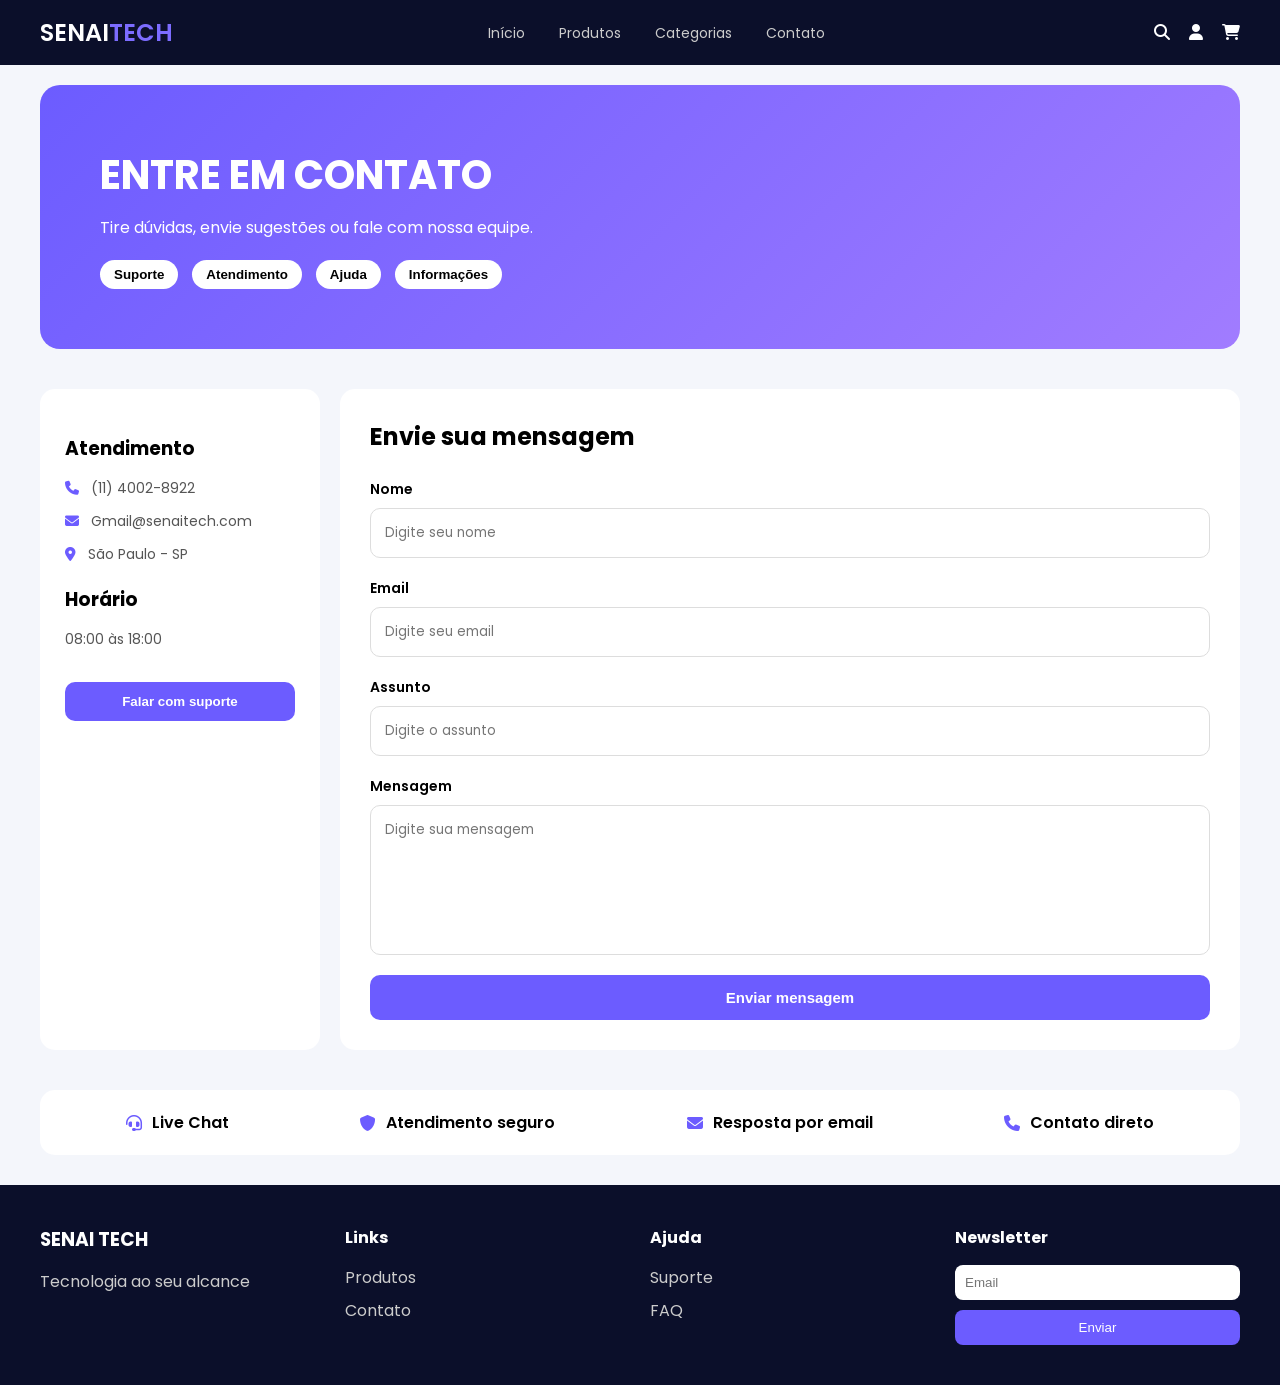
==== arthur.html @ 4598d2cc "Add files via upload" ====
<!DOCTYPE html>
<html lang="pt-BR">
<head>
<meta charset="UTF-8">
<meta name="viewport" content="width=device-width, initial-scale=1.0">

<title>Contato - SENAI Tech Store</title>

<link rel="stylesheet" href="arthur.css">

<!-- FONTES -->
<link href="https://fonts.googleapis.com/css2?family=Poppins:wght@300;400;600&display=swap" rel="stylesheet">

<!-- ÍCONES -->
<link rel="stylesheet" href="https://cdnjs.cloudflare.com/ajax/libs/font-awesome/6.5.0/css/all.min.css">

</head>
<body>

<!-- HEADER -->
<header class="header">

    <div class="logo">
        SENAI<span>TECH</span>
    </div>

    <nav class="menu">
        <a href="#">Início</a>
        <a href="#">Produtos</a>
        <a href="#">Categorias</a>
        <a href="#">Contato</a>
    </nav>

    <div class="icons">
        <i class="fa fa-search"></i>
        <i class="fa fa-user"></i>
        <i class="fa fa-shopping-cart"></i>
    </div>

</header>

<!-- BANNER -->
<section class="banner">

    <div class="banner-text">
        <h2>ENTRE EM CONTATO</h2>

        <p>
            Tire dúvidas, envie sugestões ou fale com nossa equipe.
        </p>

        <div class="tags">
            <button>Suporte</button>
            <button>Atendimento</button>
            <button>Ajuda</button>
            <button>Informações</button>
        </div>
    </div>

</section>

<!-- CONTEÚDO -->
<main>

<!-- SIDEBAR -->
<aside class="sidebar">

<h3>Atendimento</h3>

<ul>
<li><i class="fa fa-phone"></i> (11) 4002-8922</li>
<li><i class="fa fa-envelope"></i> Gmail@senaitech.com</li>
<li><i class="fa fa-location-dot"></i> São Paulo - SP</li>
</ul>

<h3>Horário</h3>

<ul>
<li>08:00 às 18:00</li>
</ul>

<button class="btn">Falar com suporte</button>

</aside>

<!-- FORMULÁRIO -->
<section class="contact">

<h2>Envie sua mensagem</h2>

<form>

<div class="input-box">
<label>Nome</label>
<input type="text" placeholder="Digite seu nome">
</div>

<div class="input-box">
<label>Email</label>
<input type="email" placeholder="Digite seu email">
</div>

<div class="input-box">
<label>Assunto</label>
<input type="text" placeholder="Digite o assunto">
</div>

<div class="input-box">
<label>Mensagem</label>
<textarea placeholder="Digite sua mensagem"></textarea>
</div>

<button type="submit" class="send">
Enviar mensagem
</button>

</form>

</section>

</main>

<!-- BENEFÍCIOS -->
<section class="benefits">

<div>
<i class="fa fa-headset"></i>
Live Chat
</div>

<div>
<i class="fa fa-shield"></i>
Atendimento seguro
</div>

<div>
<i class="fa fa-envelope"></i>
Resposta por email
</div>

<div>
<i class="fa fa-phone"></i>
Contato direto
</div>

</section>

<!-- FOOTER -->
<footer class="footer">

<div>
<h3>SENAI TECH</h3>
<p>Tecnologia ao seu alcance</p>
</div>

<div>
<h4>Links</h4>
<p>Produtos</p>
<p>Contato</p>
</div>

<div>
<h4>Ajuda</h4>
<p>Suporte</p>
<p>FAQ</p>
</div>

<div>
<h4>Newsletter</h4>
<input type="text" placeholder="Email">
<button>Enviar</button>
</div>

</footer>

</body>
</html>
---- arthur.css ----
*{
margin:0;
padding:0;
box-sizing:border-box;
}

body{
font-family:'Poppins',sans-serif;
background:#f4f6fb;
}

/* HEADER */
.header{
display:flex;
justify-content:space-between;
align-items:center;
padding:15px 40px;
background:#0b0f2a;
color:white;
}

.logo{
font-size:24px;
font-weight:600;
}

.logo span{
color:#7c6cff;
}

.menu a{
margin:0 15px;
color:#ccc;
text-decoration:none;
font-size:14px;
transition:.3s;
}

.menu a:hover{
color:white;
}

.icons i{
margin-left:15px;
cursor:pointer;
}

/* BANNER */
.banner{
margin:20px 40px;
padding:60px;
border-radius:20px;
background:linear-gradient(135deg,#6c5cff,#a17cff);
color:white;
}

.banner h2{
font-size:40px;
margin-bottom:10px;
}

.banner p{
margin-bottom:20px;
}

.tags button{
margin-right:10px;
padding:7px 14px;
border:none;
border-radius:20px;
background:white;
cursor:pointer;
font-weight:600;
}

/* MAIN */
main{
display:flex;
gap:20px;
padding:20px 40px;
}

/* SIDEBAR */
.sidebar{
width:280px;
background:white;
padding:25px;
border-radius:15px;
}

.sidebar h3{
margin-bottom:15px;
margin-top:20px;
}

.sidebar ul{
list-style:none;
}

.sidebar li{
margin-bottom:12px;
font-size:14px;
color:#555;
}

.sidebar i{
color:#6c5cff;
margin-right:8px;
}

.btn{
margin-top:20px;
width:100%;
padding:12px;
border:none;
border-radius:10px;
background:#6c5cff;
color:white;
cursor:pointer;
font-weight:600;
}

/* FORMULÁRIO */
.contact{
flex:1;
background:white;
padding:30px;
border-radius:15px;
}

.contact h2{
margin-bottom:25px;
}

.input-box{
display:flex;
flex-direction:column;
margin-bottom:20px;
}

.input-box label{
margin-bottom:8px;
font-size:14px;
font-weight:600;
}

.input-box input,
.input-box textarea{
padding:14px;
border:1px solid #ddd;
border-radius:10px;
outline:none;
font-family:'Poppins',sans-serif;
}

.input-box textarea{
height:150px;
resize:none;
}

.input-box input:focus,
.input-box textarea:focus{
border-color:#6c5cff;
}

.send{
padding:14px;
width:100%;
border:none;
border-radius:10px;
background:#6c5cff;
color:white;
font-size:15px;
font-weight:600;
cursor:pointer;
transition:.3s;
}

.send:hover{
background:#5848e5;
}

/* BENEFITS */
.benefits{
display:flex;
justify-content:space-around;
margin:20px 40px;
background:white;
padding:20px;
border-radius:15px;
}

.benefits div{
display:flex;
align-items:center;
gap:10px;
font-weight:600;
}

.benefits i{
color:#6c5cff;
}

/* FOOTER */
.footer{
background:#0b0f2a;
color:white;
display:grid;
grid-template-columns:repeat(4,1fr);
padding:40px;
margin-top:30px;
gap:20px;
}

.footer h4,
.footer h3{
margin-bottom:15px;
}

.footer p{
margin-bottom:8px;
color:#ccc;
}

.footer input{
padding:10px;
width:100%;
border:none;
border-radius:8px;
margin-bottom:10px;
}

.footer button{
padding:10px;
width:100%;
border:none;
border-radius:8px;
background:#6c5cff;
color:white;
cursor:pointer;
}

/* RESPONSIVO */
@media(max-width:900px){

main{
flex-direction:column;
}

.sidebar{
width:100%;
}

.footer{
grid-template-columns:repeat(2,1fr);
}

}

@media(max-width:600px){

.header{
flex-direction:column;
gap:10px;
}

.menu{
display:flex;
flex-wrap:wrap;
justify-content:center;
}

.banner{
padding:40px 25px;
}

.banner h2{
font-size:28px;
}

.footer{
grid-template-columns:1fr;
}

.benefits{
flex-direction:column;
gap:20px;
}

}

::selection{
background:#7c6cff;
color:white;
}
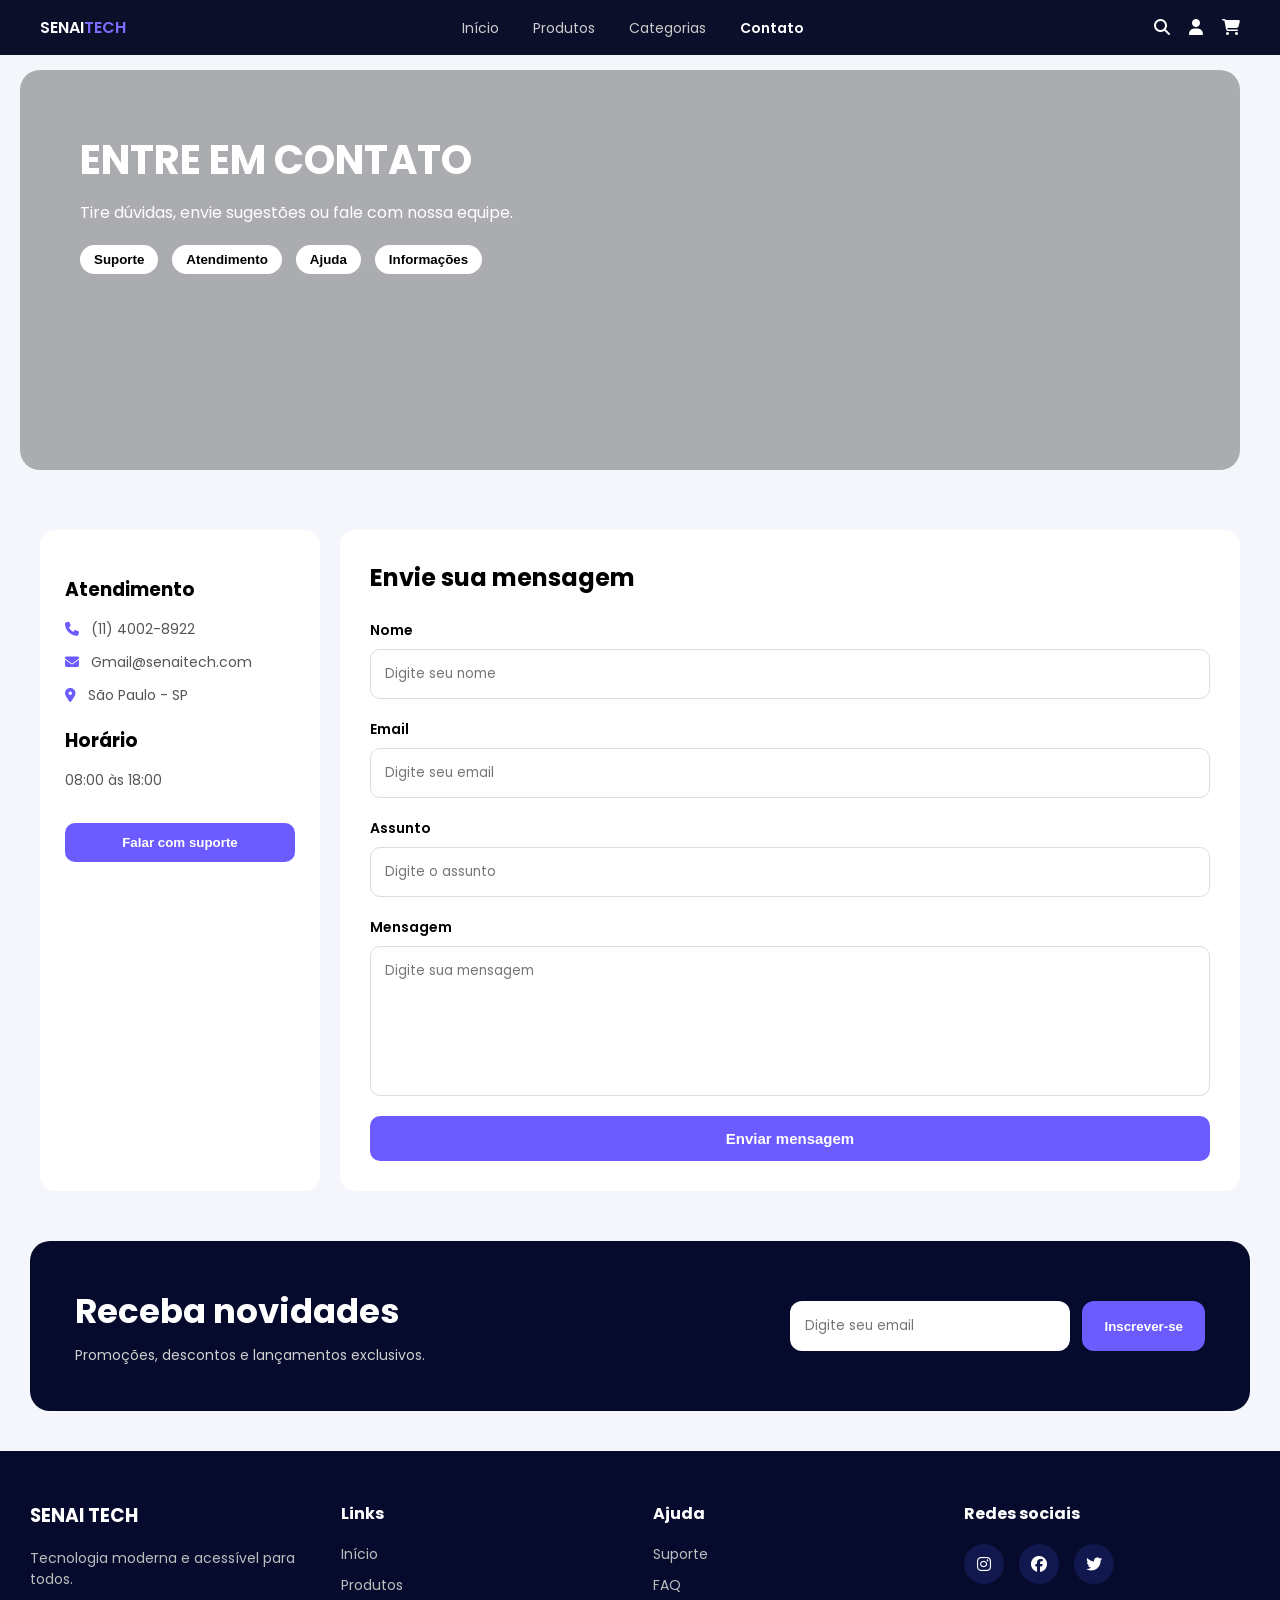
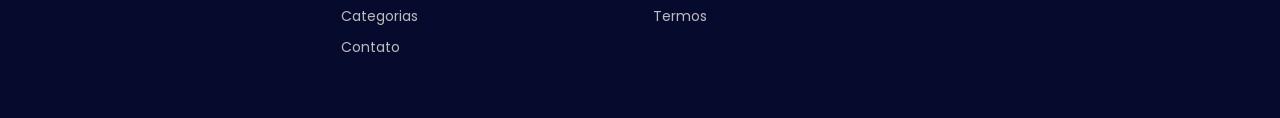
==== commit 3f927b53: "refatoração" ====
--- a/arthur.html
+++ b/arthur.html
@@ -1,177 +1,160 @@
-<!DOCTYPE html>
+<!doctype html>
 <html lang="pt-BR">
-<head>
-<meta charset="UTF-8">
-<meta name="viewport" content="width=device-width, initial-scale=1.0">
+  <head>
+    <meta charset="UTF-8" />
+    <meta name="viewport" content="width=device-width, initial-scale=1.0" />
 
-<title>Contato - SENAI Tech Store</title>
+    <title>Contato - SENAI Tech Store</title>
 
-<link rel="stylesheet" href="arthur.css">
+    <link rel="stylesheet" href="arthur.css" />
 
-<!-- FONTES -->
-<link href="https://fonts.googleapis.com/css2?family=Poppins:wght@300;400;600&display=swap" rel="stylesheet">
+    <!-- FONTES -->
+    <link
+      href="https://fonts.googleapis.com/css2?family=Poppins:wght@300;400;600&display=swap"
+      rel="stylesheet"
+    />
 
-<!-- ÍCONES -->
-<link rel="stylesheet" href="https://cdnjs.cloudflare.com/ajax/libs/font-awesome/6.5.0/css/all.min.css">
+    <!-- ÍCONES -->
+    <link
+      rel="stylesheet"
+      href="https://cdnjs.cloudflare.com/ajax/libs/font-awesome/6.5.0/css/all.min.css"
+    />
+  </head>
+  <body>
+    <!-- HEADER -->
+    <header class="header">
+      <div class="logo">SENAI<span>TECH</span></div>
 
-</head>
-<body>
+      <nav class="menu">
+        <a href="welig.html">Início</a>
+        <a href="#">Produtos</a>
+        <a href="index.html">Categorias</a>
+        <a href="arthur.html" class="active">Contato</a>
+      </nav>
 
-<!-- HEADER -->
-<header class="header">
-
-    <div class="logo">
-        SENAI<span>TECH</span>
-    </div>
-
-    <nav class="menu">
-        <a href="#">Início</a>
-        <a href="#">Produtos</a>
-        <a href="#">Categorias</a>
-        <a href="#">Contato</a>
-    </nav>
-
-    <div class="icons">
+      <div class="icons">
         <i class="fa fa-search"></i>
         <i class="fa fa-user"></i>
         <i class="fa fa-shopping-cart"></i>
-    </div>
+      </div>
+    </header>
 
-</header>
-
-<!-- BANNER -->
-<section class="banner">
-
-    <div class="banner-text">
+    <!-- BANNER -->
+    <section class="banner">
+      <div class="banner-text">
         <h2>ENTRE EM CONTATO</h2>
 
-        <p>
-            Tire dúvidas, envie sugestões ou fale com nossa equipe.
-        </p>
+        <p>Tire dúvidas, envie sugestões ou fale com nossa equipe.</p>
 
         <div class="tags">
-            <button>Suporte</button>
-            <button>Atendimento</button>
-            <button>Ajuda</button>
-            <button>Informações</button>
+          <button>Suporte</button>
+          <button>Atendimento</button>
+          <button>Ajuda</button>
+          <button>Informações</button>
         </div>
-    </div>
+      </div>
+    </section>
 
-</section>
+    <!-- CONTEÚDO -->
+    <main>
+      <!-- SIDEBAR -->
+      <aside class="sidebar">
+        <h3>Atendimento</h3>
 
-<!-- CONTEÚDO -->
-<main>
+        <ul>
+          <li><i class="fa fa-phone"></i> (11) 4002-8922</li>
+          <li><i class="fa fa-envelope"></i> Gmail@senaitech.com</li>
+          <li><i class="fa fa-location-dot"></i> São Paulo - SP</li>
+        </ul>
 
-<!-- SIDEBAR -->
-<aside class="sidebar">
+        <h3>Horário</h3>
 
-<h3>Atendimento</h3>
+        <ul>
+          <li>08:00 às 18:00</li>
+        </ul>
 
-<ul>
-<li><i class="fa fa-phone"></i> (11) 4002-8922</li>
-<li><i class="fa fa-envelope"></i> Gmail@senaitech.com</li>
-<li><i class="fa fa-location-dot"></i> São Paulo - SP</li>
-</ul>
+        <button class="btn">Falar com suporte</button>
+      </aside>
 
-<h3>Horário</h3>
+      <!-- FORMULÁRIO -->
+      <section class="contact">
+        <h2>Envie sua mensagem</h2>
 
-<ul>
-<li>08:00 às 18:00</li>
-</ul>
+        <form>
+          <div class="input-box">
+            <label>Nome</label>
+            <input type="text" placeholder="Digite seu nome" />
+          </div>
 
-<button class="btn">Falar com suporte</button>
+          <div class="input-box">
+            <label>Email</label>
+            <input type="email" placeholder="Digite seu email" />
+          </div>
 
-</aside>
+          <div class="input-box">
+            <label>Assunto</label>
+            <input type="text" placeholder="Digite o assunto" />
+          </div>
 
-<!-- FORMULÁRIO -->
-<section class="contact">
+          <div class="input-box">
+            <label>Mensagem</label>
+            <textarea placeholder="Digite sua mensagem"></textarea>
+          </div>
 
-<h2>Envie sua mensagem</h2>
+          <button type="submit" class="send">Enviar mensagem</button>
+        </form>
+      </section>
+    </main>
 
-<form>
+    <!-- NEWSLETTER -->
+    <section class="newsletter">
+      <div class="newsletter-text">
+        <h2>Receba novidades</h2>
 
-<div class="input-box">
-<label>Nome</label>
-<input type="text" placeholder="Digite seu nome">
-</div>
+        <p>Promoções, descontos e lançamentos exclusivos.</p>
+      </div>
 
-<div class="input-box">
-<label>Email</label>
-<input type="email" placeholder="Digite seu email">
-</div>
+      <div class="newsletter-form">
+        <input type="email" placeholder="Digite seu email" />
 
-<div class="input-box">
-<label>Assunto</label>
-<input type="text" placeholder="Digite o assunto">
-</div>
+        <button>Inscrever-se</button>
+      </div>
+    </section>
 
-<div class="input-box">
-<label>Mensagem</label>
-<textarea placeholder="Digite sua mensagem"></textarea>
-</div>
+    <!-- FOOTER -->
+    <footer class="footer">
+      <div>
+        <h3>SENAI TECH</h3>
 
-<button type="submit" class="send">
-Enviar mensagem
-</button>
+        <p>Tecnologia moderna e acessível para todos.</p>
+      </div>
 
-</form>
+      <div>
+        <h4>Links</h4>
 
-</section>
+        <p>Início</p>
+        <p>Produtos</p>
+        <p>Categorias</p>
+        <p>Contato</p>
+      </div>
 
-</main>
+      <div>
+        <h4>Ajuda</h4>
 
-<!-- BENEFÍCIOS -->
-<section class="benefits">
+        <p>Suporte</p>
+        <p>FAQ</p>
+        <p>Termos</p>
+      </div>
 
-<div>
-<i class="fa fa-headset"></i>
-Live Chat
-</div>
+      <div>
+        <h4>Redes sociais</h4>
 
-<div>
-<i class="fa fa-shield"></i>
-Atendimento seguro
-</div>
-
-<div>
-<i class="fa fa-envelope"></i>
-Resposta por email
-</div>
-
-<div>
-<i class="fa fa-phone"></i>
-Contato direto
-</div>
-
-</section>
-
-<!-- FOOTER -->
-<footer class="footer">
-
-<div>
-<h3>SENAI TECH</h3>
-<p>Tecnologia ao seu alcance</p>
-</div>
-
-<div>
-<h4>Links</h4>
-<p>Produtos</p>
-<p>Contato</p>
-</div>
-
-<div>
-<h4>Ajuda</h4>
-<p>Suporte</p>
-<p>FAQ</p>
-</div>
-
-<div>
-<h4>Newsletter</h4>
-<input type="text" placeholder="Email">
-<button>Enviar</button>
-</div>
-
-</footer>
-
-</body>
-</html>+        <div class="social">
+          <i class="fab fa-instagram"></i>
+          <i class="fab fa-facebook"></i>
+          <i class="fab fa-twitter"></i>
+        </div>
+      </div>
+    </footer>
+  </body>
+</html>
--- a/arthur.css
+++ b/arthur.css
@@ -1,295 +1,400 @@
-*{
-margin:0;
-padding:0;
-box-sizing:border-box;
-}
-
-body{
-font-family:'Poppins',sans-serif;
-background:#f4f6fb;
+* {
+  margin: 0;
+  padding: 0;
+  box-sizing: border-box;
+}
+
+body {
+  font-family: "Poppins", sans-serif;
+  background: #f4f6fb;
 }
 
 /* HEADER */
-.header{
-display:flex;
-justify-content:space-between;
-align-items:center;
-padding:15px 40px;
-background:#0b0f2a;
-color:white;
-}
-
-.logo{
-font-size:24px;
-font-weight:600;
-}
-
-.logo span{
-color:#7c6cff;
-}
-
-.menu a{
-margin:0 15px;
-color:#ccc;
-text-decoration:none;
-font-size:14px;
-transition:.3s;
-}
-
-.menu a:hover{
-color:white;
-}
-
-.icons i{
-margin-left:15px;
-cursor:pointer;
+.header {
+  display: flex;
+  justify-content: space-between;
+  align-items: center;
+  padding: 15px 40px;
+  background: #0b0f2a;
+  color: white;
+  position: fixed;
+  z-index: 1000;
+  top: 0;
+  width: 100%;
+}
+
+.logo {
+  font-size: 16px;
+  font-weight: 600;
+}
+
+.logo span {
+  color: #7c6cff;
+}
+
+.menu a {
+  margin: 0 15px;
+  color: #ccc;
+  text-decoration: none;
+  font-size: 14px;
+  transition: 0.3s;
+}
+
+.menu a:hover,
+.menu a.active {
+  color: white;
+}
+
+.menu a.active {
+  font-weight: 600;
+}
+
+.icons i {
+  margin-left: 15px;
+  cursor: pointer;
 }
 
 /* BANNER */
-.banner{
-margin:20px 40px;
-padding:60px;
-border-radius:20px;
-background:linear-gradient(135deg,#6c5cff,#a17cff);
-color:white;
-}
-
-.banner h2{
-font-size:40px;
-margin-bottom:10px;
-}
-
-.banner p{
-margin-bottom:20px;
-}
-
-.tags button{
-margin-right:10px;
-padding:7px 14px;
-border:none;
-border-radius:20px;
-background:white;
-cursor:pointer;
-font-weight:600;
+.banner {
+  margin: 70px 40px 40px 20px;
+  padding: 60px;
+  border-radius: 20px;
+  background-image:
+    linear-gradient(rgba(0, 0, 0, 0.3), rgba(0, 0, 0, 0.3)), url("tel.jpg");
+  background-size: cover;
+  background-position: center bottom;
+  background-repeat: no-repeat;
+  color: white;
+  min-height: 400px;
+}
+
+.banner h2 {
+  font-size: 40px;
+  margin-bottom: 10px;
+}
+
+.banner p {
+  margin-bottom: 20px;
+}
+
+.tags button {
+  margin-right: 10px;
+  padding: 7px 14px;
+  border: none;
+  border-radius: 20px;
+  background: white;
+  cursor: pointer;
+  font-weight: 600;
+}
+
+.tags button.tag-logo {
+  padding: 6px 12px;
+  display: inline-flex;
+  align-items: center;
+  justify-content: center;
+}
+
+.tags button.tag-logo svg {
+  height: 26px;
+  width: auto;
+  display: block;
 }
 
 /* MAIN */
-main{
-display:flex;
-gap:20px;
-padding:20px 40px;
+main {
+  display: flex;
+  gap: 20px;
+  padding: 20px 40px;
 }
 
 /* SIDEBAR */
-.sidebar{
-width:280px;
-background:white;
-padding:25px;
-border-radius:15px;
-}
-
-.sidebar h3{
-margin-bottom:15px;
-margin-top:20px;
-}
-
-.sidebar ul{
-list-style:none;
-}
-
-.sidebar li{
-margin-bottom:12px;
-font-size:14px;
-color:#555;
-}
-
-.sidebar i{
-color:#6c5cff;
-margin-right:8px;
-}
-
-.btn{
-margin-top:20px;
-width:100%;
-padding:12px;
-border:none;
-border-radius:10px;
-background:#6c5cff;
-color:white;
-cursor:pointer;
-font-weight:600;
+.sidebar {
+  width: 280px;
+  background: white;
+  padding: 25px;
+  border-radius: 15px;
+}
+
+.sidebar h3 {
+  margin-bottom: 15px;
+  margin-top: 20px;
+}
+
+.sidebar ul {
+  list-style: none;
+}
+
+.sidebar li {
+  margin-bottom: 12px;
+  font-size: 14px;
+  color: #555;
+}
+
+.sidebar i {
+  color: #6c5cff;
+  margin-right: 8px;
+}
+
+.btn {
+  margin-top: 20px;
+  width: 100%;
+  padding: 12px;
+  border: none;
+  border-radius: 10px;
+  background: #6c5cff;
+  color: white;
+  cursor: pointer;
+  font-weight: 600;
 }
 
 /* FORMULÁRIO */
-.contact{
-flex:1;
-background:white;
-padding:30px;
-border-radius:15px;
-}
-
-.contact h2{
-margin-bottom:25px;
-}
-
-.input-box{
-display:flex;
-flex-direction:column;
-margin-bottom:20px;
-}
-
-.input-box label{
-margin-bottom:8px;
-font-size:14px;
-font-weight:600;
+.contact {
+  flex: 1;
+  background: white;
+  padding: 30px;
+  border-radius: 15px;
+}
+
+.contact h2 {
+  margin-bottom: 25px;
+}
+
+.input-box {
+  display: flex;
+  flex-direction: column;
+  margin-bottom: 20px;
+}
+
+.input-box label {
+  margin-bottom: 8px;
+  font-size: 14px;
+  font-weight: 600;
 }
 
 .input-box input,
-.input-box textarea{
-padding:14px;
-border:1px solid #ddd;
-border-radius:10px;
-outline:none;
-font-family:'Poppins',sans-serif;
-}
-
-.input-box textarea{
-height:150px;
-resize:none;
+.input-box textarea {
+  padding: 14px;
+  border: 1px solid #ddd;
+  border-radius: 10px;
+  outline: none;
+  font-family: "Poppins", sans-serif;
+}
+
+.input-box textarea {
+  height: 150px;
+  resize: none;
 }
 
 .input-box input:focus,
-.input-box textarea:focus{
-border-color:#6c5cff;
-}
-
-.send{
-padding:14px;
-width:100%;
-border:none;
-border-radius:10px;
-background:#6c5cff;
-color:white;
-font-size:15px;
-font-weight:600;
-cursor:pointer;
-transition:.3s;
-}
-
-.send:hover{
-background:#5848e5;
+.input-box textarea:focus {
+  border-color: #6c5cff;
+}
+
+.send {
+  padding: 14px;
+  width: 100%;
+  border: none;
+  border-radius: 10px;
+  background: #6c5cff;
+  color: white;
+  font-size: 15px;
+  font-weight: 600;
+  cursor: pointer;
+  transition: 0.3s;
+}
+
+.send:hover {
+  background: #5848e5;
 }
 
 /* BENEFITS */
-.benefits{
-display:flex;
-justify-content:space-around;
-margin:20px 40px;
-background:white;
-padding:20px;
-border-radius:15px;
-}
-
-.benefits div{
-display:flex;
-align-items:center;
-gap:10px;
-font-weight:600;
-}
-
-.benefits i{
-color:#6c5cff;
+.benefits {
+  display: flex;
+  justify-content: space-around;
+  margin: 20px 40px;
+  background: white;
+  padding: 20px;
+  border-radius: 15px;
+}
+
+.benefits div {
+  display: flex;
+  align-items: center;
+  gap: 10px;
+  font-weight: 600;
+}
+
+.benefits i {
+  color: #6c5cff;
+}
+
+/* NEWSLETTER */
+
+.newsletter {
+  margin: 30px;
+  background: #060b2d;
+  padding: 45px;
+  border-radius: 20px;
+  display: flex;
+  justify-content: space-between;
+  align-items: center;
+}
+
+.newsletter h2 {
+  font-size: 34px;
+  color: white;
+  margin-bottom: 8px;
+}
+
+.newsletter p {
+  color: #cfcfcf;
+  font-size: 14px;
+}
+
+.newsletter-form {
+  display: flex;
+  gap: 12px;
+}
+
+.newsletter-form input {
+  width: 280px;
+  padding: 15px;
+  border: none;
+  outline: none;
+  border-radius: 12px;
+  font-family: "Poppins", sans-serif;
+}
+
+.newsletter-form button {
+  padding: 15px 22px;
+  border: none;
+  border-radius: 12px;
+  background: #6c5cff;
+  color: white;
+  font-weight: 600;
+  cursor: pointer;
+  transition: 0.3s;
+}
+
+.newsletter-form button:hover {
+  background: #5848e5;
 }
 
 /* FOOTER */
-.footer{
-background:#0b0f2a;
-color:white;
-display:grid;
-grid-template-columns:repeat(4,1fr);
-padding:40px;
-margin-top:30px;
-gap:20px;
-}
-
-.footer h4,
-.footer h3{
-margin-bottom:15px;
-}
-
-.footer p{
-margin-bottom:8px;
-color:#ccc;
-}
-
-.footer input{
-padding:10px;
-width:100%;
-border:none;
-border-radius:8px;
-margin-bottom:10px;
-}
-
-.footer button{
-padding:10px;
-width:100%;
-border:none;
-border-radius:8px;
-background:#6c5cff;
-color:white;
-cursor:pointer;
+
+.footer {
+  background: #060b2d;
+  padding: 50px 30px;
+  display: grid;
+  grid-template-columns: repeat(4, 1fr);
+  gap: 25px;
+  margin-top: 40px;
+}
+
+.footer h3,
+.footer h4 {
+  color: white;
+  margin-bottom: 18px;
+}
+
+.footer p {
+  color: #bdbdbd;
+  margin-bottom: 10px;
+  font-size: 14px;
+}
+
+.social {
+  display: flex;
+  gap: 15px;
+}
+
+.social i {
+  width: 40px;
+  height: 40px;
+  background: #10184d;
+  border-radius: 50%;
+  display: flex;
+  align-items: center;
+  justify-content: center;
+  color: white;
+  cursor: pointer;
+  transition: 0.3s;
+}
+
+.social i:hover {
+  background: #6c5cff;
 }
 
 /* RESPONSIVO */
-@media(max-width:900px){
-
-main{
-flex-direction:column;
-}
-
-.sidebar{
-width:100%;
-}
-
-.footer{
-grid-template-columns:repeat(2,1fr);
-}
-
-}
-
-@media(max-width:600px){
-
-.header{
-flex-direction:column;
-gap:10px;
-}
-
-.menu{
-display:flex;
-flex-wrap:wrap;
-justify-content:center;
-}
-
-.banner{
-padding:40px 25px;
-}
-
-.banner h2{
-font-size:28px;
-}
-
-.footer{
-grid-template-columns:1fr;
-}
-
-.benefits{
-flex-direction:column;
-gap:20px;
-}
-
-}
-
-::selection{
-background:#7c6cff;
-color:white;
-}+
+@media (max-width: 1100px) {
+  .newsletter {
+    flex-direction: column;
+    gap: 25px;
+    text-align: center;
+  }
+
+  .footer {
+    grid-template-columns: 1fr 1fr;
+  }
+}
+
+@media (max-width: 700px) {
+  .newsletter-form {
+    flex-direction: column;
+    width: 100%;
+  }
+
+  .newsletter-form input {
+    width: 100%;
+  }
+
+  .footer {
+    grid-template-columns: 1fr;
+  }
+}
+
+@media (max-width: 600px) {
+  .header {
+    flex-direction: column;
+    gap: 10px;
+  }
+
+  .menu {
+    display: flex;
+    flex-wrap: wrap;
+    justify-content: center;
+  }
+
+  .banner {
+    padding: 40px 25px;
+  }
+
+  .banner h2 {
+    font: size 16px;
+  }
+
+  .footer {
+    grid-template-columns: 1fr;
+  }
+
+  .benefits {
+    flex-direction: column;
+    gap: 20px;
+  }
+}
+
+::selection {
+  background: #7c6cff;
+  color: white;
+}
+
+.footer a {
+  color: #ccc;
+  text-decoration: none;
+  transition: 0.3s;
+}
+
+.footer a:hover {
+  color: white;
+}
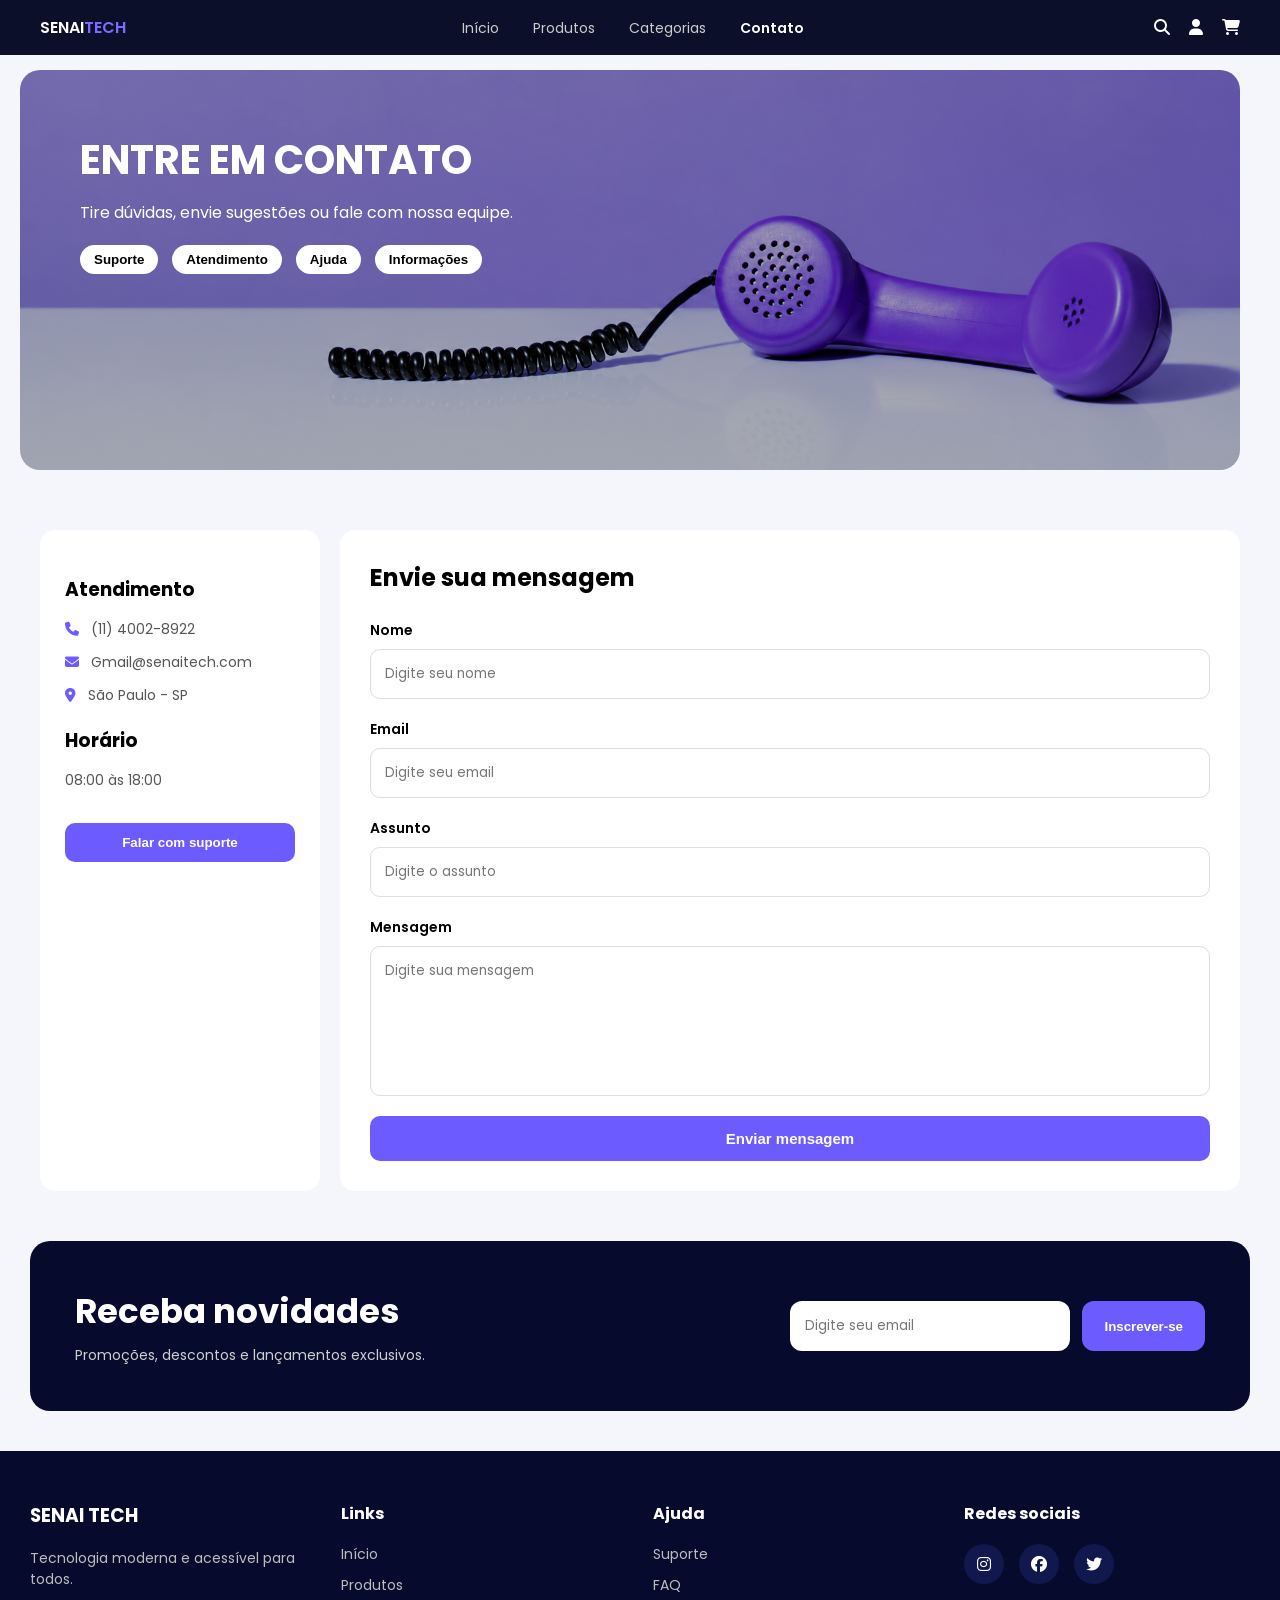
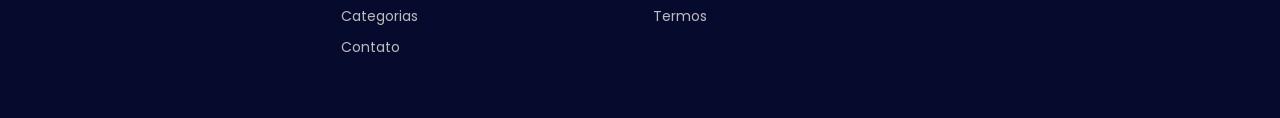
==== commit db5da9c1: "Corrige caminho da imagem de contato" ====
--- a/arthur.html
+++ b/arthur.html
@@ -1,160 +1,160 @@
-<!doctype html>
-<html lang="pt-BR">
-  <head>
-    <meta charset="UTF-8" />
-    <meta name="viewport" content="width=device-width, initial-scale=1.0" />
-
-    <title>Contato - SENAI Tech Store</title>
-
-    <link rel="stylesheet" href="arthur.css" />
-
-    <!-- FONTES -->
-    <link
-      href="https://fonts.googleapis.com/css2?family=Poppins:wght@300;400;600&display=swap"
-      rel="stylesheet"
-    />
-
-    <!-- ÍCONES -->
-    <link
-      rel="stylesheet"
-      href="https://cdnjs.cloudflare.com/ajax/libs/font-awesome/6.5.0/css/all.min.css"
-    />
-  </head>
-  <body>
-    <!-- HEADER -->
-    <header class="header">
-      <div class="logo">SENAI<span>TECH</span></div>
-
-      <nav class="menu">
-        <a href="welig.html">Início</a>
-        <a href="#">Produtos</a>
-        <a href="index.html">Categorias</a>
-        <a href="arthur.html" class="active">Contato</a>
-      </nav>
-
-      <div class="icons">
-        <i class="fa fa-search"></i>
-        <i class="fa fa-user"></i>
-        <i class="fa fa-shopping-cart"></i>
-      </div>
-    </header>
-
-    <!-- BANNER -->
-    <section class="banner">
-      <div class="banner-text">
-        <h2>ENTRE EM CONTATO</h2>
-
-        <p>Tire dúvidas, envie sugestões ou fale com nossa equipe.</p>
-
-        <div class="tags">
-          <button>Suporte</button>
-          <button>Atendimento</button>
-          <button>Ajuda</button>
-          <button>Informações</button>
-        </div>
-      </div>
-    </section>
-
-    <!-- CONTEÚDO -->
-    <main>
-      <!-- SIDEBAR -->
-      <aside class="sidebar">
-        <h3>Atendimento</h3>
-
-        <ul>
-          <li><i class="fa fa-phone"></i> (11) 4002-8922</li>
-          <li><i class="fa fa-envelope"></i> Gmail@senaitech.com</li>
-          <li><i class="fa fa-location-dot"></i> São Paulo - SP</li>
-        </ul>
-
-        <h3>Horário</h3>
-
-        <ul>
-          <li>08:00 às 18:00</li>
-        </ul>
-
-        <button class="btn">Falar com suporte</button>
-      </aside>
-
-      <!-- FORMULÁRIO -->
-      <section class="contact">
-        <h2>Envie sua mensagem</h2>
-
-        <form>
-          <div class="input-box">
-            <label>Nome</label>
-            <input type="text" placeholder="Digite seu nome" />
-          </div>
-
-          <div class="input-box">
-            <label>Email</label>
-            <input type="email" placeholder="Digite seu email" />
-          </div>
-
-          <div class="input-box">
-            <label>Assunto</label>
-            <input type="text" placeholder="Digite o assunto" />
-          </div>
-
-          <div class="input-box">
-            <label>Mensagem</label>
-            <textarea placeholder="Digite sua mensagem"></textarea>
-          </div>
-
-          <button type="submit" class="send">Enviar mensagem</button>
-        </form>
-      </section>
-    </main>
-
-    <!-- NEWSLETTER -->
-    <section class="newsletter">
-      <div class="newsletter-text">
-        <h2>Receba novidades</h2>
-
-        <p>Promoções, descontos e lançamentos exclusivos.</p>
-      </div>
-
-      <div class="newsletter-form">
-        <input type="email" placeholder="Digite seu email" />
-
-        <button>Inscrever-se</button>
-      </div>
-    </section>
-
-    <!-- FOOTER -->
-    <footer class="footer">
-      <div>
-        <h3>SENAI TECH</h3>
-
-        <p>Tecnologia moderna e acessível para todos.</p>
-      </div>
-
-      <div>
-        <h4>Links</h4>
-
-        <p>Início</p>
-        <p>Produtos</p>
-        <p>Categorias</p>
-        <p>Contato</p>
-      </div>
-
-      <div>
-        <h4>Ajuda</h4>
-
-        <p>Suporte</p>
-        <p>FAQ</p>
-        <p>Termos</p>
-      </div>
-
-      <div>
-        <h4>Redes sociais</h4>
-
-        <div class="social">
-          <i class="fab fa-instagram"></i>
-          <i class="fab fa-facebook"></i>
-          <i class="fab fa-twitter"></i>
-        </div>
-      </div>
-    </footer>
-  </body>
-</html>
+<!doctype html>
+<html lang="pt-BR">
+  <head>
+    <meta charset="UTF-8" />
+    <meta name="viewport" content="width=device-width, initial-scale=1.0" />
+
+    <title>Contato - SENAI Tech Store</title>
+
+    <link rel="stylesheet" href="arthur.css" />
+
+    <!-- FONTES -->
+    <link
+      href="https://fonts.googleapis.com/css2?family=Poppins:wght@300;400;600&display=swap"
+      rel="stylesheet"
+    />
+
+    <!-- ÍCONES -->
+    <link
+      rel="stylesheet"
+      href="https://cdnjs.cloudflare.com/ajax/libs/font-awesome/6.5.0/css/all.min.css"
+    />
+  </head>
+  <body>
+    <!-- HEADER -->
+    <header class="header">
+      <div class="logo">SENAI<span>TECH</span></div>
+
+      <nav class="menu">
+        <a href="welig.html">Início</a>
+        <a href="#">Produtos</a>
+        <a href="index.html">Categorias</a>
+        <a href="arthur.html" class="active">Contato</a>
+      </nav>
+
+      <div class="icons">
+        <i class="fa fa-search"></i>
+        <i class="fa fa-user"></i>
+        <i class="fa fa-shopping-cart"></i>
+      </div>
+    </header>
+
+    <!-- BANNER -->
+    <section class="banner">
+      <div class="banner-text">
+        <h2>ENTRE EM CONTATO</h2>
+
+        <p>Tire dúvidas, envie sugestões ou fale com nossa equipe.</p>
+
+        <div class="tags">
+          <button>Suporte</button>
+          <button>Atendimento</button>
+          <button>Ajuda</button>
+          <button>Informações</button>
+        </div>
+      </div>
+    </section>
+
+    <!-- CONTEÚDO -->
+    <main>
+      <!-- SIDEBAR -->
+      <aside class="sidebar">
+        <h3>Atendimento</h3>
+
+        <ul>
+          <li><i class="fa fa-phone"></i> (11) 4002-8922</li>
+          <li><i class="fa fa-envelope"></i> Gmail@senaitech.com</li>
+          <li><i class="fa fa-location-dot"></i> São Paulo - SP</li>
+        </ul>
+
+        <h3>Horário</h3>
+
+        <ul>
+          <li>08:00 às 18:00</li>
+        </ul>
+
+        <button class="btn">Falar com suporte</button>
+      </aside>
+
+      <!-- FORMULÁRIO -->
+      <section class="contact">
+        <h2>Envie sua mensagem</h2>
+
+        <form>
+          <div class="input-box">
+            <label>Nome</label>
+            <input type="text" placeholder="Digite seu nome" />
+          </div>
+
+          <div class="input-box">
+            <label>Email</label>
+            <input type="email" placeholder="Digite seu email" />
+          </div>
+
+          <div class="input-box">
+            <label>Assunto</label>
+            <input type="text" placeholder="Digite o assunto" />
+          </div>
+
+          <div class="input-box">
+            <label>Mensagem</label>
+            <textarea placeholder="Digite sua mensagem"></textarea>
+          </div>
+
+          <button type="submit" class="send">Enviar mensagem</button>
+        </form>
+      </section>
+    </main>
+
+    <!-- NEWSLETTER -->
+    <section class="newsletter">
+      <div class="newsletter-text">
+        <h2>Receba novidades</h2>
+
+        <p>Promoções, descontos e lançamentos exclusivos.</p>
+      </div>
+
+      <div class="newsletter-form">
+        <input type="email" placeholder="Digite seu email" />
+
+        <button>Inscrever-se</button>
+      </div>
+    </section>
+
+    <!-- FOOTER -->
+    <footer class="footer">
+      <div>
+        <h3>SENAI TECH</h3>
+
+        <p>Tecnologia moderna e acessível para todos.</p>
+      </div>
+
+      <div>
+        <h4>Links</h4>
+
+        <p>Início</p>
+        <p>Produtos</p>
+        <p>Categorias</p>
+        <p>Contato</p>
+      </div>
+
+      <div>
+        <h4>Ajuda</h4>
+
+        <p>Suporte</p>
+        <p>FAQ</p>
+        <p>Termos</p>
+      </div>
+
+      <div>
+        <h4>Redes sociais</h4>
+
+        <div class="social">
+          <i class="fab fa-instagram"></i>
+          <i class="fab fa-facebook"></i>
+          <i class="fab fa-twitter"></i>
+        </div>
+      </div>
+    </footer>
+  </body>
+</html>
--- a/arthur.css
+++ b/arthur.css
@@ -1,400 +1,400 @@
-* {
-  margin: 0;
-  padding: 0;
-  box-sizing: border-box;
-}
-
-body {
-  font-family: "Poppins", sans-serif;
-  background: #f4f6fb;
-}
-
-/* HEADER */
-.header {
-  display: flex;
-  justify-content: space-between;
-  align-items: center;
-  padding: 15px 40px;
-  background: #0b0f2a;
-  color: white;
-  position: fixed;
-  z-index: 1000;
-  top: 0;
-  width: 100%;
-}
-
-.logo {
-  font-size: 16px;
-  font-weight: 600;
-}
-
-.logo span {
-  color: #7c6cff;
-}
-
-.menu a {
-  margin: 0 15px;
-  color: #ccc;
-  text-decoration: none;
-  font-size: 14px;
-  transition: 0.3s;
-}
-
-.menu a:hover,
-.menu a.active {
-  color: white;
-}
-
-.menu a.active {
-  font-weight: 600;
-}
-
-.icons i {
-  margin-left: 15px;
-  cursor: pointer;
-}
-
-/* BANNER */
-.banner {
-  margin: 70px 40px 40px 20px;
-  padding: 60px;
-  border-radius: 20px;
-  background-image:
-    linear-gradient(rgba(0, 0, 0, 0.3), rgba(0, 0, 0, 0.3)), url("tel.jpg");
-  background-size: cover;
-  background-position: center bottom;
-  background-repeat: no-repeat;
-  color: white;
-  min-height: 400px;
-}
-
-.banner h2 {
-  font-size: 40px;
-  margin-bottom: 10px;
-}
-
-.banner p {
-  margin-bottom: 20px;
-}
-
-.tags button {
-  margin-right: 10px;
-  padding: 7px 14px;
-  border: none;
-  border-radius: 20px;
-  background: white;
-  cursor: pointer;
-  font-weight: 600;
-}
-
-.tags button.tag-logo {
-  padding: 6px 12px;
-  display: inline-flex;
-  align-items: center;
-  justify-content: center;
-}
-
-.tags button.tag-logo svg {
-  height: 26px;
-  width: auto;
-  display: block;
-}
-
-/* MAIN */
-main {
-  display: flex;
-  gap: 20px;
-  padding: 20px 40px;
-}
-
-/* SIDEBAR */
-.sidebar {
-  width: 280px;
-  background: white;
-  padding: 25px;
-  border-radius: 15px;
-}
-
-.sidebar h3 {
-  margin-bottom: 15px;
-  margin-top: 20px;
-}
-
-.sidebar ul {
-  list-style: none;
-}
-
-.sidebar li {
-  margin-bottom: 12px;
-  font-size: 14px;
-  color: #555;
-}
-
-.sidebar i {
-  color: #6c5cff;
-  margin-right: 8px;
-}
-
-.btn {
-  margin-top: 20px;
-  width: 100%;
-  padding: 12px;
-  border: none;
-  border-radius: 10px;
-  background: #6c5cff;
-  color: white;
-  cursor: pointer;
-  font-weight: 600;
-}
-
-/* FORMULÁRIO */
-.contact {
-  flex: 1;
-  background: white;
-  padding: 30px;
-  border-radius: 15px;
-}
-
-.contact h2 {
-  margin-bottom: 25px;
-}
-
-.input-box {
-  display: flex;
-  flex-direction: column;
-  margin-bottom: 20px;
-}
-
-.input-box label {
-  margin-bottom: 8px;
-  font-size: 14px;
-  font-weight: 600;
-}
-
-.input-box input,
-.input-box textarea {
-  padding: 14px;
-  border: 1px solid #ddd;
-  border-radius: 10px;
-  outline: none;
-  font-family: "Poppins", sans-serif;
-}
-
-.input-box textarea {
-  height: 150px;
-  resize: none;
-}
-
-.input-box input:focus,
-.input-box textarea:focus {
-  border-color: #6c5cff;
-}
-
-.send {
-  padding: 14px;
-  width: 100%;
-  border: none;
-  border-radius: 10px;
-  background: #6c5cff;
-  color: white;
-  font-size: 15px;
-  font-weight: 600;
-  cursor: pointer;
-  transition: 0.3s;
-}
-
-.send:hover {
-  background: #5848e5;
-}
-
-/* BENEFITS */
-.benefits {
-  display: flex;
-  justify-content: space-around;
-  margin: 20px 40px;
-  background: white;
-  padding: 20px;
-  border-radius: 15px;
-}
-
-.benefits div {
-  display: flex;
-  align-items: center;
-  gap: 10px;
-  font-weight: 600;
-}
-
-.benefits i {
-  color: #6c5cff;
-}
-
-/* NEWSLETTER */
-
-.newsletter {
-  margin: 30px;
-  background: #060b2d;
-  padding: 45px;
-  border-radius: 20px;
-  display: flex;
-  justify-content: space-between;
-  align-items: center;
-}
-
-.newsletter h2 {
-  font-size: 34px;
-  color: white;
-  margin-bottom: 8px;
-}
-
-.newsletter p {
-  color: #cfcfcf;
-  font-size: 14px;
-}
-
-.newsletter-form {
-  display: flex;
-  gap: 12px;
-}
-
-.newsletter-form input {
-  width: 280px;
-  padding: 15px;
-  border: none;
-  outline: none;
-  border-radius: 12px;
-  font-family: "Poppins", sans-serif;
-}
-
-.newsletter-form button {
-  padding: 15px 22px;
-  border: none;
-  border-radius: 12px;
-  background: #6c5cff;
-  color: white;
-  font-weight: 600;
-  cursor: pointer;
-  transition: 0.3s;
-}
-
-.newsletter-form button:hover {
-  background: #5848e5;
-}
-
-/* FOOTER */
-
-.footer {
-  background: #060b2d;
-  padding: 50px 30px;
-  display: grid;
-  grid-template-columns: repeat(4, 1fr);
-  gap: 25px;
-  margin-top: 40px;
-}
-
-.footer h3,
-.footer h4 {
-  color: white;
-  margin-bottom: 18px;
-}
-
-.footer p {
-  color: #bdbdbd;
-  margin-bottom: 10px;
-  font-size: 14px;
-}
-
-.social {
-  display: flex;
-  gap: 15px;
-}
-
-.social i {
-  width: 40px;
-  height: 40px;
-  background: #10184d;
-  border-radius: 50%;
-  display: flex;
-  align-items: center;
-  justify-content: center;
-  color: white;
-  cursor: pointer;
-  transition: 0.3s;
-}
-
-.social i:hover {
-  background: #6c5cff;
-}
-
-/* RESPONSIVO */
-
-@media (max-width: 1100px) {
-  .newsletter {
-    flex-direction: column;
-    gap: 25px;
-    text-align: center;
-  }
-
-  .footer {
-    grid-template-columns: 1fr 1fr;
-  }
-}
-
-@media (max-width: 700px) {
-  .newsletter-form {
-    flex-direction: column;
-    width: 100%;
-  }
-
-  .newsletter-form input {
-    width: 100%;
-  }
-
-  .footer {
-    grid-template-columns: 1fr;
-  }
-}
-
-@media (max-width: 600px) {
-  .header {
-    flex-direction: column;
-    gap: 10px;
-  }
-
-  .menu {
-    display: flex;
-    flex-wrap: wrap;
-    justify-content: center;
-  }
-
-  .banner {
-    padding: 40px 25px;
-  }
-
-  .banner h2 {
-    font: size 16px;
-  }
-
-  .footer {
-    grid-template-columns: 1fr;
-  }
-
-  .benefits {
-    flex-direction: column;
-    gap: 20px;
-  }
-}
-
-::selection {
-  background: #7c6cff;
-  color: white;
-}
-
-.footer a {
-  color: #ccc;
-  text-decoration: none;
-  transition: 0.3s;
-}
-
-.footer a:hover {
-  color: white;
-}
+* {
+  margin: 0;
+  padding: 0;
+  box-sizing: border-box;
+}
+
+body {
+  font-family: "Poppins", sans-serif;
+  background: #f4f6fb;
+}
+
+/* HEADER */
+.header {
+  display: flex;
+  justify-content: space-between;
+  align-items: center;
+  padding: 15px 40px;
+  background: #0b0f2a;
+  color: white;
+  position: fixed;
+  z-index: 1000;
+  top: 0;
+  width: 100%;
+}
+
+.logo {
+  font-size: 16px;
+  font-weight: 600;
+}
+
+.logo span {
+  color: #7c6cff;
+}
+
+.menu a {
+  margin: 0 15px;
+  color: #ccc;
+  text-decoration: none;
+  font-size: 14px;
+  transition: 0.3s;
+}
+
+.menu a:hover,
+.menu a.active {
+  color: white;
+}
+
+.menu a.active {
+  font-weight: 600;
+}
+
+.icons i {
+  margin-left: 15px;
+  cursor: pointer;
+}
+
+/* BANNER */
+.banner {
+  margin: 70px 40px 40px 20px;
+  padding: 60px;
+  border-radius: 20px;
+  background-image:
+    linear-gradient(rgba(0, 0, 0, 0.3), rgba(0, 0, 0, 0.3)), url("assets/tel.png");
+  background-size: cover;
+  background-position: center bottom;
+  background-repeat: no-repeat;
+  color: white;
+  min-height: 400px;
+}
+
+.banner h2 {
+  font-size: 40px;
+  margin-bottom: 10px;
+}
+
+.banner p {
+  margin-bottom: 20px;
+}
+
+.tags button {
+  margin-right: 10px;
+  padding: 7px 14px;
+  border: none;
+  border-radius: 20px;
+  background: white;
+  cursor: pointer;
+  font-weight: 600;
+}
+
+.tags button.tag-logo {
+  padding: 6px 12px;
+  display: inline-flex;
+  align-items: center;
+  justify-content: center;
+}
+
+.tags button.tag-logo svg {
+  height: 26px;
+  width: auto;
+  display: block;
+}
+
+/* MAIN */
+main {
+  display: flex;
+  gap: 20px;
+  padding: 20px 40px;
+}
+
+/* SIDEBAR */
+.sidebar {
+  width: 280px;
+  background: white;
+  padding: 25px;
+  border-radius: 15px;
+}
+
+.sidebar h3 {
+  margin-bottom: 15px;
+  margin-top: 20px;
+}
+
+.sidebar ul {
+  list-style: none;
+}
+
+.sidebar li {
+  margin-bottom: 12px;
+  font-size: 14px;
+  color: #555;
+}
+
+.sidebar i {
+  color: #6c5cff;
+  margin-right: 8px;
+}
+
+.btn {
+  margin-top: 20px;
+  width: 100%;
+  padding: 12px;
+  border: none;
+  border-radius: 10px;
+  background: #6c5cff;
+  color: white;
+  cursor: pointer;
+  font-weight: 600;
+}
+
+/* FORMULÁRIO */
+.contact {
+  flex: 1;
+  background: white;
+  padding: 30px;
+  border-radius: 15px;
+}
+
+.contact h2 {
+  margin-bottom: 25px;
+}
+
+.input-box {
+  display: flex;
+  flex-direction: column;
+  margin-bottom: 20px;
+}
+
+.input-box label {
+  margin-bottom: 8px;
+  font-size: 14px;
+  font-weight: 600;
+}
+
+.input-box input,
+.input-box textarea {
+  padding: 14px;
+  border: 1px solid #ddd;
+  border-radius: 10px;
+  outline: none;
+  font-family: "Poppins", sans-serif;
+}
+
+.input-box textarea {
+  height: 150px;
+  resize: none;
+}
+
+.input-box input:focus,
+.input-box textarea:focus {
+  border-color: #6c5cff;
+}
+
+.send {
+  padding: 14px;
+  width: 100%;
+  border: none;
+  border-radius: 10px;
+  background: #6c5cff;
+  color: white;
+  font-size: 15px;
+  font-weight: 600;
+  cursor: pointer;
+  transition: 0.3s;
+}
+
+.send:hover {
+  background: #5848e5;
+}
+
+/* BENEFITS */
+.benefits {
+  display: flex;
+  justify-content: space-around;
+  margin: 20px 40px;
+  background: white;
+  padding: 20px;
+  border-radius: 15px;
+}
+
+.benefits div {
+  display: flex;
+  align-items: center;
+  gap: 10px;
+  font-weight: 600;
+}
+
+.benefits i {
+  color: #6c5cff;
+}
+
+/* NEWSLETTER */
+
+.newsletter {
+  margin: 30px;
+  background: #060b2d;
+  padding: 45px;
+  border-radius: 20px;
+  display: flex;
+  justify-content: space-between;
+  align-items: center;
+}
+
+.newsletter h2 {
+  font-size: 34px;
+  color: white;
+  margin-bottom: 8px;
+}
+
+.newsletter p {
+  color: #cfcfcf;
+  font-size: 14px;
+}
+
+.newsletter-form {
+  display: flex;
+  gap: 12px;
+}
+
+.newsletter-form input {
+  width: 280px;
+  padding: 15px;
+  border: none;
+  outline: none;
+  border-radius: 12px;
+  font-family: "Poppins", sans-serif;
+}
+
+.newsletter-form button {
+  padding: 15px 22px;
+  border: none;
+  border-radius: 12px;
+  background: #6c5cff;
+  color: white;
+  font-weight: 600;
+  cursor: pointer;
+  transition: 0.3s;
+}
+
+.newsletter-form button:hover {
+  background: #5848e5;
+}
+
+/* FOOTER */
+
+.footer {
+  background: #060b2d;
+  padding: 50px 30px;
+  display: grid;
+  grid-template-columns: repeat(4, 1fr);
+  gap: 25px;
+  margin-top: 40px;
+}
+
+.footer h3,
+.footer h4 {
+  color: white;
+  margin-bottom: 18px;
+}
+
+.footer p {
+  color: #bdbdbd;
+  margin-bottom: 10px;
+  font-size: 14px;
+}
+
+.social {
+  display: flex;
+  gap: 15px;
+}
+
+.social i {
+  width: 40px;
+  height: 40px;
+  background: #10184d;
+  border-radius: 50%;
+  display: flex;
+  align-items: center;
+  justify-content: center;
+  color: white;
+  cursor: pointer;
+  transition: 0.3s;
+}
+
+.social i:hover {
+  background: #6c5cff;
+}
+
+/* RESPONSIVO */
+
+@media (max-width: 1100px) {
+  .newsletter {
+    flex-direction: column;
+    gap: 25px;
+    text-align: center;
+  }
+
+  .footer {
+    grid-template-columns: 1fr 1fr;
+  }
+}
+
+@media (max-width: 700px) {
+  .newsletter-form {
+    flex-direction: column;
+    width: 100%;
+  }
+
+  .newsletter-form input {
+    width: 100%;
+  }
+
+  .footer {
+    grid-template-columns: 1fr;
+  }
+}
+
+@media (max-width: 600px) {
+  .header {
+    flex-direction: column;
+    gap: 10px;
+  }
+
+  .menu {
+    display: flex;
+    flex-wrap: wrap;
+    justify-content: center;
+  }
+
+  .banner {
+    padding: 40px 25px;
+  }
+
+  .banner h2 {
+    font: size 16px;
+  }
+
+  .footer {
+    grid-template-columns: 1fr;
+  }
+
+  .benefits {
+    flex-direction: column;
+    gap: 20px;
+  }
+}
+
+::selection {
+  background: #7c6cff;
+  color: white;
+}
+
+.footer a {
+  color: #ccc;
+  text-decoration: none;
+  transition: 0.3s;
+}
+
+.footer a:hover {
+  color: white;
+}
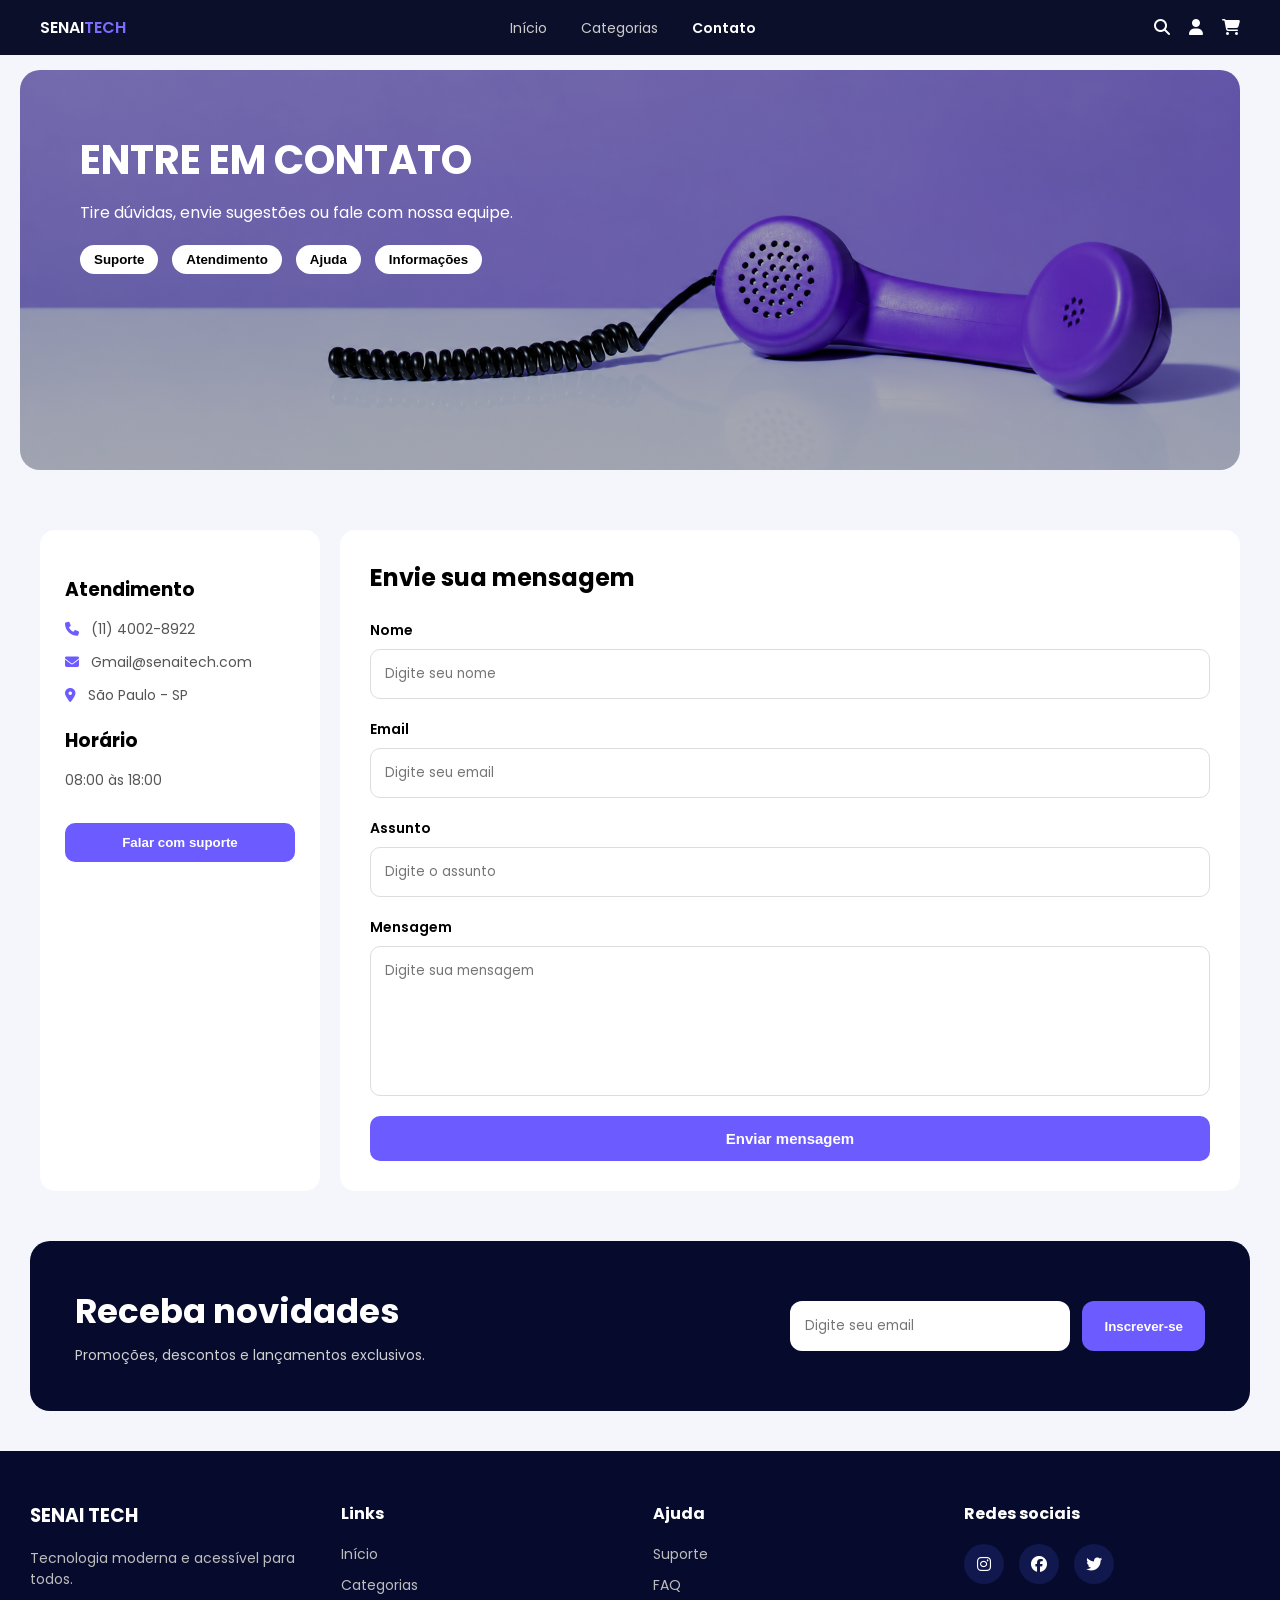
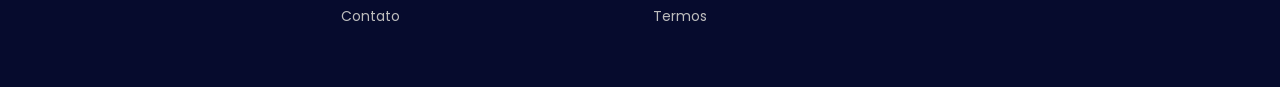
==== commit 821fad7c: "Atualiza arquivos HTML" ====
--- a/arthur.html
+++ b/arthur.html
@@ -27,7 +27,6 @@
 
       <nav class="menu">
         <a href="welig.html">Início</a>
-        <a href="#">Produtos</a>
         <a href="index.html">Categorias</a>
         <a href="arthur.html" class="active">Contato</a>
       </nav>
@@ -133,7 +132,6 @@
         <h4>Links</h4>
 
         <p>Início</p>
-        <p>Produtos</p>
         <p>Categorias</p>
         <p>Contato</p>
       </div>
